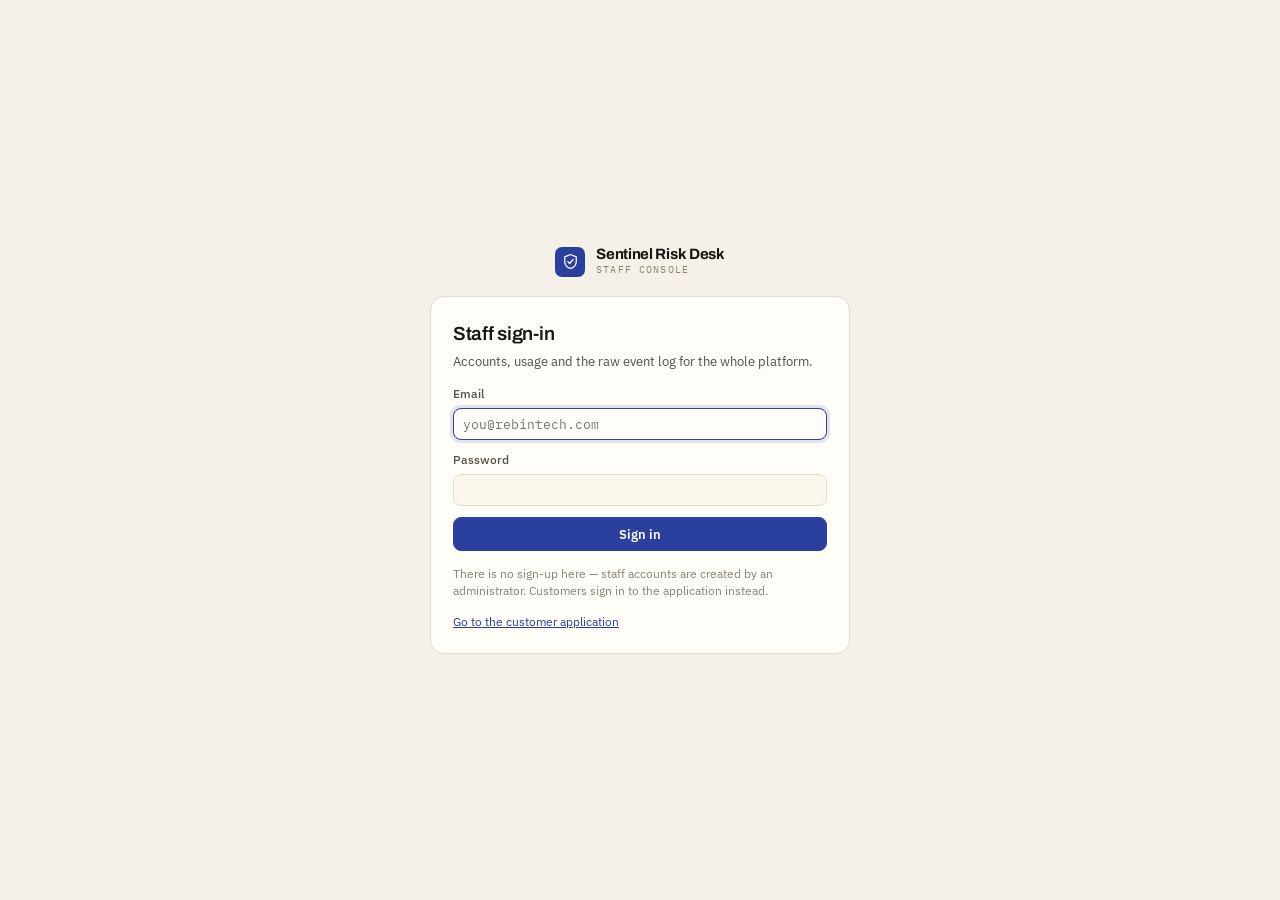
==== admin.html @ f6170d3e "Split the staff console onto its own page, add a dashboard, harden passwords This is a SaaS product," ====
<!doctype html>
<html lang="en">
<head>
<meta charset="utf-8">
<meta name="viewport" content="width=device-width, initial-scale=1, viewport-fit=cover">
<title>Sentinel Staff Console</title>
<meta name="description" content="Staff console for the Sentinel Risk Desk platform: accounts, usage activity and the raw event log. Not part of the customer application.">
<link rel="preconnect" href="https://fonts.googleapis.com">
<link rel="preconnect" href="https://fonts.gstatic.com" crossorigin>
<link rel="stylesheet" href="https://fonts.googleapis.com/css2?family=Archivo:wght@500;600;700&family=IBM+Plex+Mono:wght@400;500;600&family=IBM+Plex+Sans:wght@400;500;600&display=swap">
<link rel="stylesheet" href="assets/app.css">
</head>
<body>

<!-- Staff sign-in gate. Filled and shown by admin.js when there is no
     session, or when the session belongs to a customer rather than staff. -->
<div class="auth-gate" id="admin-gate" hidden></div>

<div id="admin-shell" hidden>

<!-- The customer app has a full navigation rail; a console with one screen
     does not need one, so the sidebar shell is laid down as a top bar. -->
<header class="sidebar" style="position:sticky;top:0;width:auto;height:auto;flex-direction:row;align-items:center;gap:14px;padding:10px 18px;border-right:0;border-bottom:1px solid var(--line);">
  <div class="brand">
    <div class="brand-mark">
      <svg width="17" height="17" viewBox="0 0 20 20" fill="none" aria-hidden="true">
        <path d="M10 1.8 3.2 4.6v5.1c0 4 2.9 7.4 6.8 8.5 3.9-1.1 6.8-4.5 6.8-8.5V4.6L10 1.8Z" stroke="#fff" stroke-width="1.5" stroke-linejoin="round"/>
        <path d="M6.9 10.1l2.1 2.2 4.1-4.6" stroke="#fff" stroke-width="1.5" stroke-linecap="round" stroke-linejoin="round"/>
      </svg>
    </div>
    <div class="brand-text">
      <div class="brand-name">Sentinel Risk Desk</div>
      <div class="brand-sub">Staff console</div>
    </div>
  </div>

  <div class="sidebar-foot" style="margin-top:0;margin-left:auto;padding:0;border-top:0;flex:none;">
    <a href="index.html" class="btn btn-sm">Customer app</a>
    <span class="hint mono" id="admin-who"></span>
    <button class="btn btn-sm" id="admin-signout" type="button">Sign out</button>
    <button class="icon-btn" data-theme-toggle type="button" aria-label="Switch to dark theme">
      <svg class="theme-icon-dark" width="15" height="15" viewBox="0 0 20 20" fill="none" aria-hidden="true">
        <path d="M16.5 12.3A7 7 0 0 1 7.7 3.5a7 7 0 1 0 8.8 8.8Z" stroke="currentColor" stroke-width="1.5" stroke-linejoin="round"/>
      </svg>
      <svg class="theme-icon-light" width="15" height="15" viewBox="0 0 20 20" fill="none" aria-hidden="true" hidden>
        <circle cx="10" cy="10" r="3.6" stroke="currentColor" stroke-width="1.5"/>
        <path d="M10 1.6v2M10 16.4v2M18.4 10h-2M3.6 10h-2M15.9 4.1l-1.4 1.4M5.5 14.5l-1.4 1.4M15.9 15.9l-1.4-1.4M5.5 5.5 4.1 4.1" stroke="currentColor" stroke-width="1.5" stroke-linecap="round"/>
      </svg>
    </button>
  </div>
</header>

<main class="main"><div class="page">

  <div class="section-head">
    <span class="eyebrow">Staff console</span>
    <h1>Who is using the platform, and for what</h1>
    <p class="lede">
      Every account, every sign-in, every file scanned and every health score run — with the
      rows processed, the exposure flagged and the trend over the last month. This console is
      separate from the customer application at <a href="index.html">index.html</a> and is
      reachable only with a staff account.
    </p>
  </div>

  <div class="stack" id="admin-body"></div>

  <p class="footnote">
    The console reads the same account and usage store the customer application writes to. It runs
    no models of its own — every number here is counted from recorded events, not estimated.
  </p>

</div></main>
</div>

<script src="assets/ui.js"></script>
<!-- data.js reads BRI.ML at load time for its random-number helpers, so ml.js
     has to come first even though the console does no modelling itself. -->
<script src="assets/ml.js"></script>
<script src="assets/data.js"></script>
<script src="assets/auth.js"></script>
<script src="assets/admin.js"></script>

</body>
</html>
---- assets/app.css ----
/* ============================================================================
   app.css - Sentinel Risk Desk design system

   A cream paper ground with a deep blue accent - the palette of a printed
   credit file. The dark variant is restepped from the same family rather than
   inverted: a warm near-black, not a blue-black, so the two themes read as one
   identity seen under different light.

   Cream is the default in every case. The page deliberately does NOT follow
   prefers-color-scheme: the client asked for this palette to be the product's
   face, so a viewer whose operating system is dark still opens on cream and
   reaches the dark variant only by choosing it. That choice stamps
   data-theme="dark" on the root element, which is the single block below that
   redefines the tokens.

   (To follow the operating system instead, duplicate that block inside
   @media (prefers-color-scheme: dark) with a :root:not([data-theme="light"])
   guard, and restore the matchMedia branch in initTheme.)
   ========================================================================== */

:root {
  color-scheme: light;

  --paper:        #f5f1e8;
  --surface:      #fffdf8;
  --surface-2:    #faf6ec;
  --surface-3:    #efe9db;

  --ink:          #1a1713;
  --ink-2:        #554f45;
  --muted:        #8a8376;

  --line:         #e4ddcc;
  --line-strong:  #cdc4ae;

  --accent:       #2b3f9e;
  --accent-hover: #22327e;
  --accent-soft:  #e8e9f5;
  --accent-ink:   #1d2b6e;

  /* Severity is reserved: never used for a chart series or as decoration. */
  --good:         #0ca30c;
  --warning:      #fab219;
  --serious:      #ec835a;
  --critical:     #d03b3b;
  --good-soft:    #e6f3e2;
  --warning-soft: #fcf1d6;
  --serious-soft: #fae9e0;
  --critical-soft:#f8e3e0;

  --s1:           #2a78d6;
  --s2:           #eb6834;
  --s3:           #1baf7a;

  --grid:         #eae3d4;
  --axis:         #cdc4ae;

  --shadow-sm:    0 1px 2px rgba(40, 32, 20, .06);
  --shadow-md:    0 4px 16px -4px rgba(40, 32, 20, .13);

  --r-sm: 4px;
  --r-md: 8px;
  --r-lg: 14px;

  --font-display: "Archivo", "Segoe UI", system-ui, sans-serif;
  --font-body:    "IBM Plex Sans", "Segoe UI", system-ui, sans-serif;
  --font-mono:    "IBM Plex Mono", ui-monospace, "Cascadia Mono", Consolas, monospace;
}

:root[data-theme="dark"] {
  color-scheme: dark;
  --paper:        #14110c;
  --surface:      #1e1a14;
  --surface-2:    #26211a;
  --surface-3:    #332c22;
  --ink:          #f5f1e8;
  --ink-2:        #b5ad9c;
  --muted:        #8a8376;
  --line:         #322c22;
  --line-strong:  #4a4234;
  --accent:       #93a4f0;
  --accent-hover: #aab8f5;
  --accent-soft:  #232742;
  --accent-ink:   #c4cdfa;
  --good-soft:    #13260f;
  --warning-soft: #2e2510;
  --serious-soft: #2e1d14;
  --critical-soft:#2d1614;
  --s1:           #3987e5;
  --s2:           #d95926;
  --s3:           #199e70;
  --grid:         #2a2419;
  --axis:         #4a4234;
  --shadow-sm:    0 1px 2px rgba(0, 0, 0, .45);
  --shadow-md:    0 6px 22px -6px rgba(0, 0, 0, .65);
}

/* ------------------------------------------------------------------ base */

* { box-sizing: border-box; }

body {
  margin: 0;
  background: var(--paper);
  color: var(--ink);
  font-family: var(--font-body);
  font-size: 14px;
  line-height: 1.55;
  -webkit-font-smoothing: antialiased;
}

h1, h2, h3, h4 {
  font-family: var(--font-display);
  font-weight: 600;
  letter-spacing: -.015em;
  text-wrap: balance;
  margin: 0;
}

p { margin: 0; }

a { color: var(--accent); }

:focus-visible {
  outline: 2px solid var(--accent);
  outline-offset: 2px;
  border-radius: 3px;
}

.mono { font-family: var(--font-mono); font-variant-numeric: tabular-nums; }
.num  { font-family: var(--font-mono); font-variant-numeric: tabular-nums; }

.eyebrow {
  font-family: var(--font-mono);
  font-size: 10.5px;
  letter-spacing: .13em;
  text-transform: uppercase;
  color: var(--muted);
  font-weight: 500;
}

.sr-only {
  position: absolute; width: 1px; height: 1px; padding: 0; margin: -1px;
  overflow: hidden; clip: rect(0 0 0 0); white-space: nowrap; border: 0;
}

/* The publish skeleton supplies this, a plain file does not - and without it
   an SVG carrying the hidden attribute still paints, because the UA rule for
   [hidden] does not reach the SVG namespace in every engine. */
[hidden] { display: none !important; }

/* --------------------------------------------------------------- sidebar */

.layout { display: flex; align-items: flex-start; min-height: 100%; }

.sidebar {
  position: sticky;
  top: env(safe-area-inset-top, 0px);
  z-index: 40;
  width: 236px;
  flex: none;
  height: 100vh;
  height: 100dvh;
  overflow-y: auto;
  display: flex;
  flex-direction: column;
  gap: 18px;
  padding: 16px 0;
  background: var(--surface);
  border-right: 1px solid var(--line);
}

.brand { display: flex; align-items: center; gap: 10px; padding: 0 16px; }

.brand-mark {
  width: 30px; height: 30px; flex: none;
  border-radius: 7px;
  background: var(--accent);
  display: grid; place-items: center;
}
.brand-mark svg { display: block; }

.brand-name {
  font-family: var(--font-display);
  font-weight: 700;
  font-size: 15px;
  letter-spacing: -.02em;
  line-height: 1.1;
}
.brand-sub {
  font-family: var(--font-mono);
  font-size: 9.5px;
  letter-spacing: .12em;
  text-transform: uppercase;
  color: var(--muted);
}

.nav { display: flex; flex-direction: column; gap: 1px; padding: 0 10px; }

.nav-item {
  position: relative;
  appearance: none;
  border: 0;
  background: transparent;
  color: var(--ink-2);
  font-family: var(--font-body);
  font-size: 13px;
  font-weight: 500;
  text-align: left;
  padding: 9px 12px;
  border-radius: var(--r-md);
  cursor: pointer;
  display: flex;
  align-items: center;
  gap: 11px;
  white-space: nowrap;
  transition: background .14s, color .14s;
}
.nav-item:hover { background: var(--surface-2); color: var(--ink); }
.nav-item[aria-selected="true"] {
  background: var(--accent-soft);
  color: var(--accent-ink);
  font-weight: 600;
}
/* The rail marks the active section without spending another colour on it. */
.nav-item[aria-selected="true"]::before {
  content: "";
  position: absolute;
  left: -10px;
  top: 7px;
  bottom: 7px;
  width: 3px;
  border-radius: 0 2px 2px 0;
  background: var(--accent);
}
.nav-num {
  font-family: var(--font-mono);
  font-size: 10px;
  color: var(--muted);
  letter-spacing: .06em;
  flex: none;
}
.nav-item[aria-selected="true"] .nav-num { color: var(--accent); }

/* Sits below the section list, separated, because it leaves the product. */
.staff-link {
  margin: 6px 10px 0;
  text-decoration: none;
  border-top: 1px solid var(--line);
  border-radius: 0;
  padding-top: 13px;
  color: var(--muted);
}
.staff-link:hover { background: transparent; color: var(--accent); }
.staff-link .nav-num { font-size: 12px; }
@media (max-width: 900px) {
  .staff-link { margin: 0; border-top: 0; padding-top: 7px; }
}

.sidebar-foot {
  margin-top: auto;
  padding: 14px 16px 0;
  border-top: 1px solid var(--line);
  display: flex;
  align-items: center;
  gap: 10px;
  flex-wrap: wrap;
}
#boot-status {
  display: flex;
  align-items: center;
  gap: 7px;
  flex: 1 1 auto;
  min-width: 0;
  line-height: 1.35;
}

.icon-btn {
  appearance: none;
  width: 32px; height: 32px;
  flex: none;
  display: grid; place-items: center;
  border: 1px solid var(--line);
  background: var(--surface);
  color: var(--ink-2);
  border-radius: var(--r-md);
  cursor: pointer;
  transition: border-color .14s, color .14s;
}
.icon-btn:hover { border-color: var(--line-strong); color: var(--ink); }

/* Below this width the rail would eat the working area, so it lies down into
   a scrollable strip across the top and the labels drop away first. */
@media (max-width: 900px) {
  .layout { flex-direction: column; align-items: stretch; }
  .sidebar {
    width: auto;
    height: auto;
    flex-direction: row;
    align-items: center;
    gap: 12px;
    padding: 8px 16px;
    border-right: 0;
    border-bottom: 1px solid var(--line);
    overflow-x: auto;
    overflow-y: visible;
  }
  .brand { padding: 0; flex: none; }
  .brand-text { display: none; }
  .nav { flex-direction: row; padding: 0; gap: 2px; }
  .nav-item { padding: 7px 11px; }
  .nav-item[aria-selected="true"]::before { display: none; }
  .sidebar-foot {
    margin-top: 0;
    margin-left: auto;
    padding: 0;
    border-top: 0;
    flex: none;
  }
  #boot-status { display: none; }
}
@media (max-width: 560px) {
  .nav-label { display: none; }
  .nav-item { gap: 0; }
  .nav-num { font-size: 11px; }
}

/* ------------------------------------------------------------------ shell */

.main { flex: 1 1 auto; min-width: 0; }

.page { max-width: 1240px; margin: 0 auto; padding: 24px 22px 72px; }

.section-head { margin-bottom: 18px; }
.section-head h1 { font-size: clamp(21px, 3.2vw, 27px); margin-top: 4px; }
.section-head .lede {
  color: var(--ink-2);
  max-width: 68ch;
  margin-top: 7px;
  font-size: 13.5px;
}

.workbench {
  display: grid;
  grid-template-columns: 330px minmax(0, 1fr);
  gap: 18px;
  align-items: start;
}
/* The rail already takes 236px, so the two-column workbench has to give up
   earlier than the viewport width alone would suggest. */
@media (max-width: 1160px) { .workbench { grid-template-columns: 1fr; } }

.stack { display: flex; flex-direction: column; gap: 14px; }

/* ------------------------------------------------------------------ cards */

.card {
  background: var(--surface);
  border: 1px solid var(--line);
  border-radius: var(--r-lg);
  padding: 16px;
}
.card.flush { padding: 0; overflow: hidden; }

.card-head {
  display: flex;
  align-items: baseline;
  justify-content: space-between;
  gap: 10px;
  margin-bottom: 12px;
  flex-wrap: wrap;
}
.card-head h3 { font-size: 14px; letter-spacing: -.01em; }
.card-note { font-size: 11.5px; color: var(--muted); }

.hint { font-size: 11.5px; color: var(--muted); line-height: 1.5; }

/* ------------------------------------------------------------ stat tiles */

.stat-row {
  display: grid;
  grid-template-columns: repeat(auto-fit, minmax(150px, 1fr));
  gap: 1px;
  background: var(--line);
  border: 1px solid var(--line);
  border-radius: var(--r-lg);
  overflow: hidden;
}

.stat {
  background: var(--surface);
  padding: 13px 15px;
  display: flex;
  flex-direction: column;
  gap: 3px;
}
.stat-label {
  font-family: var(--font-mono);
  font-size: 9.5px;
  letter-spacing: .1em;
  text-transform: uppercase;
  color: var(--muted);
}
.stat-value {
  font-family: var(--font-mono);
  font-size: 22px;
  font-weight: 600;
  letter-spacing: -.02em;
  line-height: 1.15;
  color: var(--ink);
}
.stat-value.sm { font-size: 18px; }
.stat-meta { font-size: 11px; color: var(--ink-2); }

/* --------------------------------------------------------------- severity */

.chip {
  display: inline-flex;
  align-items: center;
  gap: 5px;
  font-family: var(--font-mono);
  font-size: 10px;
  font-weight: 600;
  letter-spacing: .07em;
  text-transform: uppercase;
  padding: 3px 7px;
  border-radius: var(--r-sm);
  border: 1px solid transparent;
  white-space: nowrap;
}
.chip::before {
  content: "";
  width: 6px; height: 6px;
  border-radius: 50%;
  background: currentColor;
  flex: none;
}
.chip-critical { color: var(--critical); background: var(--critical-soft); border-color: color-mix(in srgb, var(--critical) 26%, transparent); }
.chip-serious  { color: var(--serious);  background: var(--serious-soft);  border-color: color-mix(in srgb, var(--serious) 30%, transparent); }
.chip-warning  { color: var(--warning);  background: var(--warning-soft);  border-color: color-mix(in srgb, var(--warning) 34%, transparent); }
.chip-good     { color: var(--good);     background: var(--good-soft);     border-color: color-mix(in srgb, var(--good) 26%, transparent); }
.chip-neutral  { color: var(--ink-2);    background: var(--surface-3);     border-color: var(--line); }

:root[data-theme="dark"] .chip-critical,
:root[data-theme="dark"] .chip-warning,
:root[data-theme="dark"] .chip-serious,
:root[data-theme="dark"] .chip-good { filter: brightness(1.2); }

.stripe { width: 3px; border-radius: 2px; align-self: stretch; flex: none; min-height: 18px; }
.stripe-critical { background: var(--critical); }
.stripe-serious  { background: var(--serious); }
.stripe-warning  { background: var(--warning); }
.stripe-good     { background: var(--good); }
.stripe-neutral  { background: var(--line-strong); }

/* --------------------------------------------------------------- controls */

.field { display: flex; flex-direction: column; gap: 5px; }
.field > label {
  font-size: 11.5px;
  font-weight: 500;
  color: var(--ink-2);
  display: flex;
  justify-content: space-between;
  align-items: baseline;
  gap: 8px;
}
.field-unit { font-family: var(--font-mono); font-size: 10px; color: var(--muted); }

input[type="text"], input[type="number"], input[type="password"], select, textarea {
  width: 100%;
  font-family: var(--font-mono);
  font-size: 12.5px;
  color: var(--ink);
  background: var(--surface-2);
  border: 1px solid var(--line);
  border-radius: var(--r-md);
  padding: 7px 9px;
  transition: border-color .14s, background .14s;
}
textarea { font-family: var(--font-body); line-height: 1.55; resize: vertical; }
input:hover, select:hover, textarea:hover { border-color: var(--line-strong); }
input:focus, select:focus, textarea:focus {
  outline: none;
  border-color: var(--accent);
  background: var(--surface);
  box-shadow: 0 0 0 3px color-mix(in srgb, var(--accent) 14%, transparent);
}
select {
  font-family: var(--font-body);
  appearance: none;
  padding-right: 26px;
  background-image: linear-gradient(45deg, transparent 50%, currentColor 50%), linear-gradient(135deg, currentColor 50%, transparent 50%);
  background-position: calc(100% - 14px) 52%, calc(100% - 9px) 52%;
  background-size: 5px 5px, 5px 5px;
  background-repeat: no-repeat;
}

input[type="range"] {
  width: 100%;
  appearance: none;
  height: 4px;
  border-radius: 2px;
  background: var(--surface-3);
  outline-offset: 6px;
}
input[type="range"]::-webkit-slider-thumb {
  appearance: none;
  width: 15px; height: 15px;
  border-radius: 50%;
  background: var(--accent);
  border: 2px solid var(--surface);
  box-shadow: var(--shadow-sm);
  cursor: pointer;
}
input[type="range"]::-moz-range-thumb {
  width: 15px; height: 15px;
  border-radius: 50%;
  background: var(--accent);
  border: 2px solid var(--surface);
  cursor: pointer;
}

.btn {
  appearance: none;
  font-family: var(--font-body);
  font-size: 12.5px;
  font-weight: 500;
  padding: 8px 14px;
  border-radius: var(--r-md);
  border: 1px solid var(--line);
  background: var(--surface);
  color: var(--ink);
  cursor: pointer;
  display: inline-flex;
  align-items: center;
  justify-content: center;
  gap: 7px;
  transition: background .14s, border-color .14s, opacity .14s;
  white-space: nowrap;
}
.btn:hover { border-color: var(--line-strong); background: var(--surface-2); }
.btn:disabled { opacity: .45; cursor: not-allowed; }
.btn-primary {
  background: var(--accent);
  border-color: var(--accent);
  color: #fff;
  font-weight: 600;
}
.btn-primary:hover { background: var(--accent-hover); border-color: var(--accent-hover); }
:root[data-theme="dark"] .btn-primary { color: #14110c; }
.btn-sm { padding: 5px 10px; font-size: 11.5px; }
.btn-block { width: 100%; }

.btn-row { display: flex; gap: 8px; flex-wrap: wrap; }

.seg {
  display: inline-flex;
  background: var(--surface-3);
  border-radius: var(--r-md);
  padding: 3px;
  gap: 2px;
}
.seg button {
  appearance: none;
  border: 0;
  background: transparent;
  color: var(--ink-2);
  font-family: var(--font-body);
  font-size: 12px;
  font-weight: 500;
  padding: 5px 11px;
  border-radius: 6px;
  cursor: pointer;
  white-space: nowrap;
}
.seg button[aria-selected="true"] {
  background: var(--surface);
  color: var(--ink);
  box-shadow: var(--shadow-sm);
}

/* -------------------------------------------------------------- dropzone */

.dropzone {
  border: 1.5px dashed var(--line-strong);
  border-radius: var(--r-lg);
  background: var(--surface-2);
  padding: 20px 16px;
  text-align: center;
  cursor: pointer;
  transition: border-color .14s, background .14s;
}
.dropzone:hover, .dropzone.drag {
  border-color: var(--accent);
  background: var(--accent-soft);
}
.dropzone-title { font-weight: 600; font-size: 13px; }
.dropzone-sub { font-size: 11.5px; color: var(--muted); margin-top: 3px; }

/* -------------------------------------------------------- column mapping */

.map-list { display: flex; flex-direction: column; gap: 7px; max-height: 340px; overflow-y: auto; padding-right: 3px; }

.map-row {
  display: grid;
  grid-template-columns: 1fr 1fr;
  gap: 8px;
  align-items: center;
}
.map-label { font-size: 11.5px; color: var(--ink-2); display: flex; align-items: center; gap: 5px; }
.map-req {
  font-family: var(--font-mono);
  font-size: 8.5px;
  color: var(--critical);
  border: 1px solid color-mix(in srgb, var(--critical) 30%, transparent);
  border-radius: 3px;
  padding: 0 3px;
  letter-spacing: .06em;
}
.map-row select { font-size: 11.5px; padding: 5px 24px 5px 7px; }
.map-row select.unmapped { color: var(--muted); }

/* ----------------------------------------------------------------- table */

.table-wrap { overflow-x: auto; }

table.data {
  width: 100%;
  border-collapse: collapse;
  font-size: 12px;
}
table.data th {
  text-align: left;
  font-family: var(--font-mono);
  font-size: 9.5px;
  letter-spacing: .09em;
  text-transform: uppercase;
  color: var(--muted);
  font-weight: 500;
  padding: 9px 11px;
  border-bottom: 1px solid var(--line);
  background: var(--surface-2);
  position: sticky;
  top: 0;
  z-index: 1;
  white-space: nowrap;
}
table.data td {
  padding: 8px 11px;
  border-bottom: 1px solid var(--line);
  vertical-align: middle;
  white-space: nowrap;
}
table.data tbody tr:hover td { background: var(--surface-2); }
table.data td.n { font-family: var(--font-mono); font-variant-numeric: tabular-nums; text-align: right; }
table.data td.wrap { white-space: normal; min-width: 180px; }
table.data .dim { color: var(--muted); }

.scroll-y { max-height: 460px; overflow-y: auto; }

/* ------------------------------------------------------------------ bars */

.barline { display: flex; flex-direction: column; gap: 5px; }
.barline-head {
  display: flex;
  justify-content: space-between;
  align-items: baseline;
  gap: 8px;
  font-size: 12px;
}
.barline-head .v { font-family: var(--font-mono); font-variant-numeric: tabular-nums; font-weight: 600; }
.bartrack { height: 6px; border-radius: 3px; background: var(--surface-3); overflow: hidden; }
.barfill { height: 100%; border-radius: 3px; transition: width .5s cubic-bezier(.22,.8,.3,1); }

@media (prefers-reduced-motion: reduce) {
  * { animation-duration: .01ms !important; transition-duration: .01ms !important; }
}

/* ----------------------------------------------------------- attributions */

.attr { display: flex; flex-direction: column; gap: 7px; }
.attr-row {
  display: grid;
  grid-template-columns: 132px 1fr 62px;
  align-items: center;
  gap: 9px;
  font-size: 11.5px;
}
.attr-name { color: var(--ink-2); overflow: hidden; text-overflow: ellipsis; white-space: nowrap; }
.attr-track { position: relative; height: 15px; background: var(--surface-2); border-radius: 3px; }
.attr-zero { position: absolute; top: 0; bottom: 0; width: 1px; background: var(--axis); }
.attr-bar { position: absolute; top: 3px; bottom: 3px; border-radius: 2px; }
.attr-bar.up { background: var(--critical); }
.attr-bar.down { background: var(--s1); }
.attr-val { font-family: var(--font-mono); font-variant-numeric: tabular-nums; text-align: right; color: var(--ink-2); font-size: 11px; }

/* ----------------------------------------------------------------- gauge */

.gauge-wrap { display: flex; align-items: center; gap: 20px; flex-wrap: wrap; }
.gauge { position: relative; width: 158px; height: 158px; flex: none; }
.gauge svg { display: block; transform: rotate(-90deg); }
.gauge-centre {
  position: absolute; inset: 0;
  display: grid; place-content: center; text-align: center;
}
.gauge-score {
  font-family: var(--font-mono);
  font-size: 40px;
  font-weight: 600;
  line-height: 1;
  letter-spacing: -.03em;
}
.gauge-outof { font-family: var(--font-mono); font-size: 10.5px; color: var(--muted); margin-top: 3px; }

.grade-scale { display: flex; flex-direction: column; gap: 3px; font-size: 11px; }
.grade-scale div { display: flex; align-items: center; gap: 7px; color: var(--muted); }
.grade-scale div.on { color: var(--ink); font-weight: 600; }
.grade-dot { width: 7px; height: 7px; border-radius: 50%; flex: none; }

/* ---------------------------------------------------------------- charts */

.chart { width: 100%; }
.chart svg { display: block; width: 100%; height: auto; overflow: visible; }
.chart text { font-family: var(--font-mono); font-size: 9.5px; fill: var(--muted); }
.chart .axis-line { stroke: var(--axis); stroke-width: 1; }
.chart .grid-line { stroke: var(--grid); stroke-width: 1; }

.legend { display: flex; gap: 14px; flex-wrap: wrap; font-size: 11.5px; color: var(--ink-2); margin-top: 8px; }
.legend span { display: inline-flex; align-items: center; gap: 6px; }
.legend i { width: 11px; height: 3px; border-radius: 2px; flex: none; }

.tooltip {
  position: fixed;
  z-index: 90;
  pointer-events: none;
  background: var(--surface);
  border: 1px solid var(--line-strong);
  border-radius: var(--r-md);
  box-shadow: var(--shadow-md);
  padding: 7px 10px;
  font-size: 11.5px;
  max-width: 240px;
  line-height: 1.45;
}
.tooltip .t-title { font-weight: 600; margin-bottom: 2px; }
.tooltip .t-row { display: flex; justify-content: space-between; gap: 14px; color: var(--ink-2); }
.tooltip .t-row b { font-family: var(--font-mono); font-weight: 600; color: var(--ink); }

/* -------------------------------------------------------- confusion grid */

.cm { display: grid; grid-template-columns: auto 1fr 1fr; gap: 4px; align-items: stretch; }
.cm-cell {
  border-radius: var(--r-md);
  padding: 11px 12px;
  display: flex;
  flex-direction: column;
  gap: 2px;
  border: 1px solid var(--line);
}
.cm-cell .k { font-family: var(--font-mono); font-size: 9px; letter-spacing: .08em; text-transform: uppercase; color: var(--muted); }
.cm-cell .v { font-family: var(--font-mono); font-size: 19px; font-weight: 600; line-height: 1.1; }
.cm-hit  { background: var(--good-soft); border-color: color-mix(in srgb, var(--good) 22%, transparent); }
.cm-miss { background: var(--critical-soft); border-color: color-mix(in srgb, var(--critical) 22%, transparent); }
.cm-axis { display: grid; place-items: center; font-family: var(--font-mono); font-size: 9px; letter-spacing: .08em; text-transform: uppercase; color: var(--muted); padding: 0 6px; }

/* ------------------------------------------------------------ methodology */

.method-list { display: flex; flex-direction: column; gap: 0; }

.method {
  display: grid;
  grid-template-columns: 58px minmax(0, 1fr) 260px;
  gap: 20px;
  padding: 22px 0;
  border-top: 1px solid var(--line);
  align-items: start;
}
.method:first-child { border-top: 0; }
@media (max-width: 860px) {
  .method { grid-template-columns: 42px minmax(0, 1fr); gap: 14px; }
  .method-evidence { grid-column: 2; }
}

.method-num {
  font-family: var(--font-mono);
  font-size: 22px;
  font-weight: 600;
  color: var(--accent);
  letter-spacing: -.03em;
  line-height: 1;
  padding-top: 2px;
}
.method h3 { font-size: 16px; margin-bottom: 3px; }
.method-kind {
  font-family: var(--font-mono);
  font-size: 9.5px;
  letter-spacing: .1em;
  text-transform: uppercase;
  color: var(--muted);
  margin-bottom: 8px;
}
.method-body { color: var(--ink-2); font-size: 13px; max-width: 62ch; }
.method-body p + p { margin-top: 9px; }
.method-body code {
  font-family: var(--font-mono);
  font-size: 11.5px;
  background: var(--surface-3);
  padding: 1px 4px;
  border-radius: 3px;
  color: var(--ink);
}

.method-evidence {
  background: var(--surface-2);
  border: 1px solid var(--line);
  border-radius: var(--r-md);
  padding: 11px 13px;
}
.method-evidence .eyebrow { margin-bottom: 7px; display: block; }
.kv { display: flex; justify-content: space-between; gap: 12px; font-size: 11.5px; padding: 3px 0; }
.kv + .kv { border-top: 1px dashed var(--line); }
.kv dt { color: var(--muted); }
.kv dd { margin: 0; font-family: var(--font-mono); font-variant-numeric: tabular-nums; color: var(--ink); font-weight: 500; }

/* ------------------------------------------------------------------ misc */

.token {
  display: inline-block;
  padding: 1px 4px;
  margin: 1px 1px;
  border-radius: 3px;
  font-size: 12.5px;
  line-height: 1.7;
}
.token-unk { color: var(--muted); text-decoration: underline dotted; }

.banner {
  display: flex;
  gap: 10px;
  align-items: flex-start;
  padding: 10px 13px;
  border-radius: var(--r-md);
  font-size: 12px;
  border: 1px solid var(--line);
  background: var(--surface-2);
  color: var(--ink-2);
}
.banner-warn { background: var(--warning-soft); border-color: color-mix(in srgb, var(--warning) 34%, transparent); }
.banner-bad  { background: var(--critical-soft); border-color: color-mix(in srgb, var(--critical) 26%, transparent); }
.banner b { color: var(--ink); }

.rec-list { display: flex; flex-direction: column; gap: 9px; }
.rec {
  display: flex;
  gap: 10px;
  align-items: flex-start;
  padding: 10px 12px;
  border: 1px solid var(--line);
  border-radius: var(--r-md);
  background: var(--surface-2);
}
.rec-title { font-weight: 600; font-size: 12.5px; }
.rec-body { font-size: 12px; color: var(--ink-2); margin-top: 2px; }

.modal-back {
  position: fixed;
  inset: 0;
  background: rgba(20, 15, 8, .58);
  backdrop-filter: blur(3px);
  z-index: 100;
  display: grid;
  place-items: center;
  padding: 20px;
}
.modal {
  background: var(--surface);
  border: 1px solid var(--line-strong);
  border-radius: var(--r-lg);
  box-shadow: var(--shadow-md);
  width: min(720px, 100%);
  max-height: 84vh;
  display: flex;
  flex-direction: column;
  overflow: hidden;
}
.modal-head {
  padding: 14px 16px;
  border-bottom: 1px solid var(--line);
  display: flex;
  align-items: center;
  justify-content: space-between;
  gap: 12px;
}
.modal-body { padding: 14px 16px; overflow: auto; display: flex; flex-direction: column; gap: 10px; }
.modal-body textarea {
  font-family: var(--font-mono);
  font-size: 11px;
  min-height: 240px;
  white-space: pre;
  overflow-wrap: normal;
  overflow-x: auto;
}

.spinner {
  width: 13px; height: 13px;
  border: 2px solid color-mix(in srgb, currentColor 25%, transparent);
  border-top-color: currentColor;
  border-radius: 50%;
  animation: spin .7s linear infinite;
  flex: none;
}
@keyframes spin { to { transform: rotate(360deg); } }

.empty {
  padding: 34px 16px;
  text-align: center;
  color: var(--muted);
  font-size: 12.5px;
}

.footnote {
  margin-top: 26px;
  padding-top: 16px;
  border-top: 1px solid var(--line);
  font-size: 11.5px;
  color: var(--muted);
  max-width: 78ch;
}

/* ------------------------------------------------------------ sign-in */

.auth-gate {
  position: fixed;
  inset: 0;
  z-index: 60;
  background: var(--paper);
  overflow-y: auto;
  display: flex;
  align-items: center;
  justify-content: center;
  padding: 24px 16px calc(24px + env(safe-area-inset-bottom, 0px));
}

.auth-card {
  width: min(420px, 100%);
  display: flex;
  flex-direction: column;
  gap: 16px;
}

.auth-brand {
  display: flex;
  align-items: center;
  gap: 11px;
  justify-content: center;
  margin-bottom: 2px;
}

.auth-panel {
  background: var(--surface);
  border: 1px solid var(--line);
  border-radius: var(--r-lg);
  padding: 22px;
  display: flex;
  flex-direction: column;
  gap: 14px;
}

.auth-panel h1 { font-size: 19px; }
.auth-panel .lede { font-size: 12.5px; color: var(--ink-2); margin-top: 4px; }

.auth-switch {
  display: flex;
  gap: 2px;
  background: var(--surface-3);
  padding: 3px;
  border-radius: var(--r-md);
}
.auth-switch button {
  appearance: none;
  flex: 1;
  border: 0;
  background: transparent;
  color: var(--ink-2);
  font-family: var(--font-body);
  font-size: 12.5px;
  font-weight: 500;
  padding: 7px 10px;
  border-radius: 6px;
  cursor: pointer;
}
.auth-switch button[aria-selected="true"] {
  background: var(--surface);
  color: var(--ink);
  box-shadow: var(--shadow-sm);
}

.auth-form { display: flex; flex-direction: column; gap: 11px; }
.auth-error {
  font-size: 12px;
  color: var(--critical);
  background: var(--critical-soft);
  border: 1px solid color-mix(in srgb, var(--critical) 26%, transparent);
  border-radius: var(--r-md);
  padding: 8px 11px;
}

/* The reveal button overlaps the input's right edge, so the input carries
   enough right padding that a long password never runs under it. */
.pw-wrap { position: relative; display: block; }
.pw-input { padding-right: 38px; }
.pw-toggle {
  position: absolute;
  top: 50%;
  right: 4px;
  transform: translateY(-50%);
  width: 26px;
  height: 26px;
  border: 0;
  background: transparent;
  color: var(--muted);
  border-radius: 6px;
}
.pw-toggle:hover { color: var(--ink); background: var(--surface-3); border-color: transparent; }
.pw-toggle:focus-visible {
  outline: 2px solid var(--accent);
  outline-offset: 1px;
}

.pw-strength {
  display: flex;
  align-items: center;
  gap: 8px;
  margin-top: 2px;
}
.pw-strength .bartrack { flex: 1 1 auto; height: 4px; }
.pw-strength-label {
  flex: none;
  font-family: var(--font-mono);
  font-size: 10.5px;
  letter-spacing: .04em;
  color: var(--muted);
  min-width: 62px;
  text-align: right;
}

.auth-demo {
  border: 1px dashed var(--line-strong);
  border-radius: var(--r-md);
  padding: 11px 13px;
  background: var(--surface-2);
  display: flex;
  flex-direction: column;
  gap: 7px;
}
.auth-demo .eyebrow { color: var(--warning); }
.demo-cred {
  display: flex;
  align-items: center;
  justify-content: space-between;
  gap: 10px;
  font-family: var(--font-mono);
  font-size: 11.5px;
}
.demo-cred span { color: var(--ink-2); overflow: hidden; text-overflow: ellipsis; }

/* --------------------------------------------------------- user block */

.user-block {
  margin: 0 10px;
  padding: 10px 11px;
  border: 1px solid var(--line);
  border-radius: var(--r-md);
  background: var(--surface-2);
  display: flex;
  align-items: center;
  gap: 9px;
}

.avatar {
  width: 28px; height: 28px;
  flex: none;
  border-radius: 7px;
  background: var(--accent);
  color: #fff;
  display: grid;
  place-items: center;
  font-family: var(--font-display);
  font-weight: 700;
  font-size: 12px;
}
:root[data-theme="dark"] .avatar { color: #14110c; }

.user-meta { min-width: 0; flex: 1 1 auto; }
.user-name {
  font-size: 12.5px;
  font-weight: 600;
  white-space: nowrap;
  overflow: hidden;
  text-overflow: ellipsis;
}
.user-role {
  font-family: var(--font-mono);
  font-size: 9px;
  letter-spacing: .09em;
  text-transform: uppercase;
  color: var(--muted);
  white-space: nowrap;
  overflow: hidden;
  text-overflow: ellipsis;
}

@media (max-width: 900px) {
  .user-block { margin: 0; padding: 5px 8px; }
  .user-meta { display: none; }
}

/* ------------------------------------------------------ admin console */

.console-grid {
  display: grid;
  gap: 14px;
  grid-template-columns: repeat(auto-fit, minmax(300px, 1fr));
}

.spark-legend {
  display: flex;
  gap: 14px;
  flex-wrap: wrap;
  font-size: 11.5px;
  color: var(--ink-2);
  margin-top: 8px;
}
.spark-legend span { display: inline-flex; align-items: center; gap: 6px; }
.spark-legend i { width: 9px; height: 9px; border-radius: 2px; flex: none; }
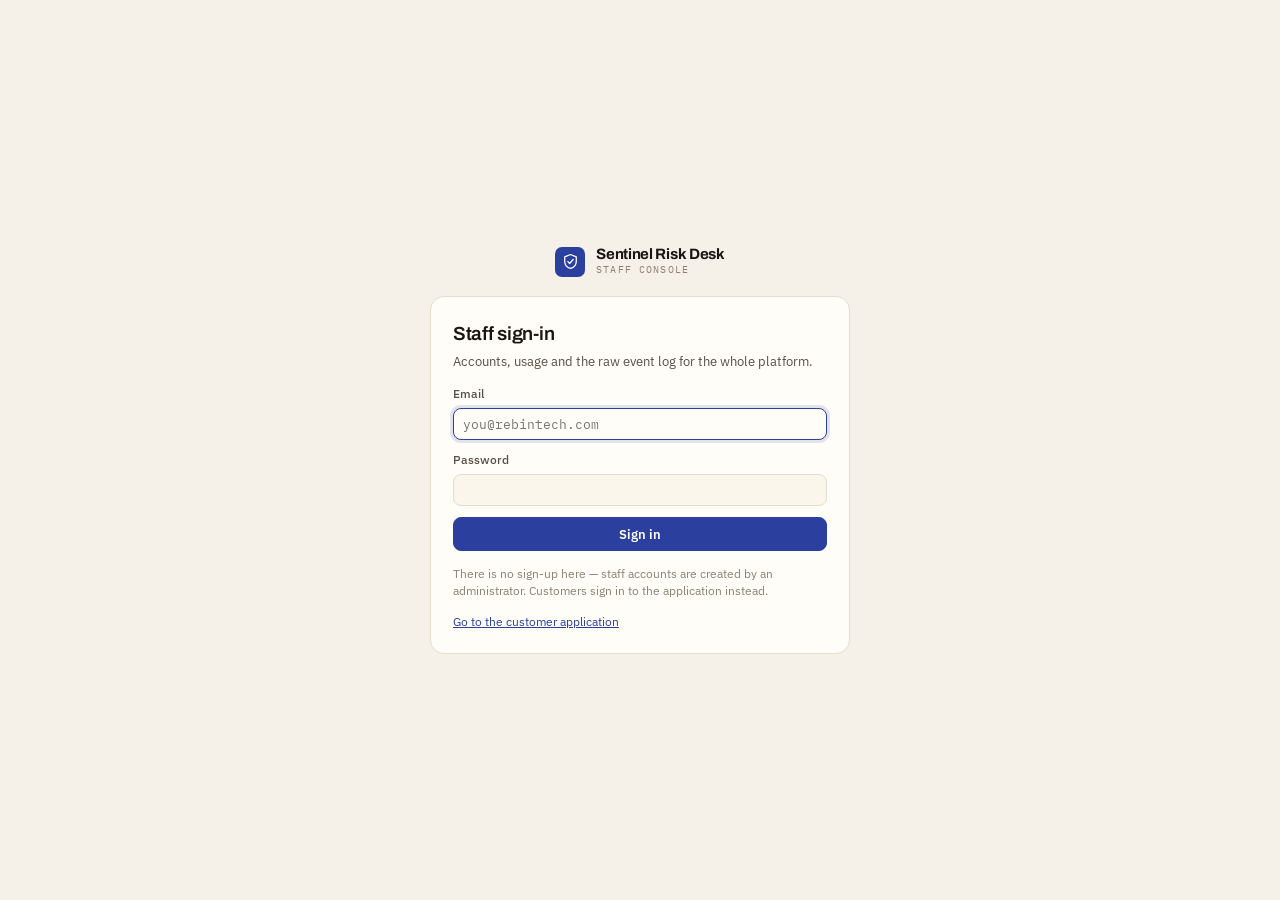
==== commit 495d174a: "Prepare for a real backend, and put naming in one place The auth layer now has a working API provide" ====
--- a/admin.html
+++ b/admin.html
@@ -10,7 +10,7 @@
 <link rel="stylesheet" href="https://fonts.googleapis.com/css2?family=Archivo:wght@500;600;700&family=IBM+Plex+Mono:wght@400;500;600&family=IBM+Plex+Sans:wght@400;500;600&display=swap">
 <link rel="stylesheet" href="assets/app.css">
 </head>
-<body>
+<body data-page="console">
 
 <!-- Staff sign-in gate. Filled and shown by admin.js when there is no
      session, or when the session belongs to a customer rather than staff. -->
@@ -29,7 +29,7 @@
       </svg>
     </div>
     <div class="brand-text">
-      <div class="brand-name">Sentinel Risk Desk</div>
+      <div class="brand-name" data-brand="name">Sentinel Risk Desk</div>
       <div class="brand-sub">Staff console</div>
     </div>
   </div>
@@ -73,6 +73,7 @@
 </div></main>
 </div>
 
+<script src="assets/brand.js"></script>
 <script src="assets/ui.js"></script>
 <!-- data.js reads BRI.ML at load time for its random-number helpers, so ml.js
      has to come first even though the console does no modelling itself. -->
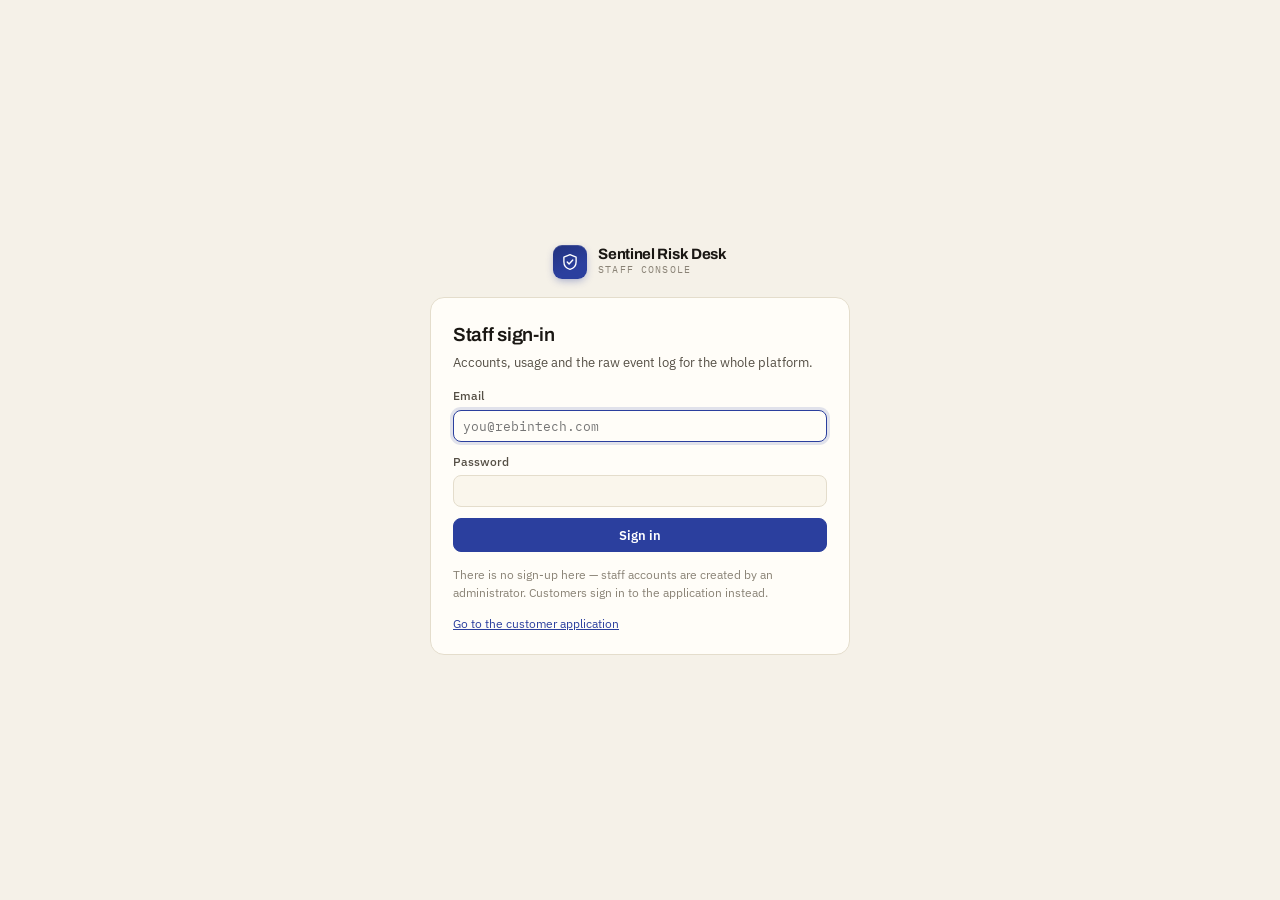
==== commit 4a5e9f5c: "Link to the customer app by path, not filename "index.html" in the address bar and link text looked " ====
--- a/admin.html
+++ b/admin.html
@@ -35,7 +35,7 @@
   </div>
 
   <div class="sidebar-foot" style="margin-top:0;margin-left:auto;padding:0;border-top:0;flex:none;">
-    <a href="index.html" class="btn btn-sm">Customer app</a>
+    <a href="/" class="btn btn-sm">Customer app</a>
     <span class="hint mono" id="admin-who"></span>
     <button class="btn btn-sm" id="admin-signout" type="button">Sign out</button>
     <button class="icon-btn" data-theme-toggle type="button" aria-label="Switch to dark theme">
@@ -58,7 +58,7 @@
     <p class="lede">
       Every account, every sign-in, every file scanned and every health score run — with the
       rows processed, the exposure flagged and the trend over the last month. This console is
-      separate from the customer application at <a href="index.html">index.html</a> and is
+      separate from <a href="/">the customer application</a> and is
       reachable only with a staff account.
     </p>
   </div>
--- a/assets/app.css
+++ b/assets/app.css
@@ -157,28 +157,30 @@
   position: sticky;
   top: env(safe-area-inset-top, 0px);
   z-index: 40;
-  width: 236px;
+  width: 244px;
   flex: none;
   height: 100vh;
   height: 100dvh;
   overflow-y: auto;
   display: flex;
   flex-direction: column;
-  gap: 18px;
-  padding: 16px 0;
+  gap: 22px;
+  padding: 28px 0 18px;
   background: var(--surface);
   border-right: 1px solid var(--line);
 }
 
-.brand { display: flex; align-items: center; gap: 10px; padding: 0 16px; }
+.brand { display: flex; align-items: center; gap: 11px; padding: 0 18px; margin-bottom: 4px; }
 
 .brand-mark {
-  width: 30px; height: 30px; flex: none;
-  border-radius: 7px;
-  background: var(--accent);
+  width: 34px; height: 34px; flex: none;
+  border-radius: 9px;
+  background: linear-gradient(155deg, var(--accent-hover), var(--accent) 65%);
+  box-shadow: 0 3px 8px -2px color-mix(in srgb, var(--accent) 45%, transparent),
+              inset 0 1px 0 rgba(255,255,255,.14);
   display: grid; place-items: center;
 }
-.brand-mark svg { display: block; }
+.brand-mark svg { display: block; width: 18px; height: 18px; }
 
 .brand-name {
   font-family: var(--font-display);
@@ -221,6 +223,7 @@
   background: var(--accent-soft);
   color: var(--accent-ink);
   font-weight: 600;
+  box-shadow: inset 0 1px 0 color-mix(in srgb, var(--accent-soft) 55%, white 45%);
 }
 /* The rail marks the active section without spending another colour on it. */
 .nav-item[aria-selected="true"]::before {
@@ -234,11 +237,12 @@
   background: var(--accent);
 }
 .nav-num {
-  font-family: var(--font-mono);
-  font-size: 10px;
+  display: flex;
+  align-items: center;
+  justify-content: center;
   color: var(--muted);
-  letter-spacing: .06em;
   flex: none;
+  line-height: 0;
 }
 .nav-item[aria-selected="true"] .nav-num { color: var(--accent); }
 
@@ -263,16 +267,9 @@
   border-top: 1px solid var(--line);
   display: flex;
   align-items: center;
+  justify-content: flex-end;
   gap: 10px;
   flex-wrap: wrap;
-}
-#boot-status {
-  display: flex;
-  align-items: center;
-  gap: 7px;
-  flex: 1 1 auto;
-  min-width: 0;
-  line-height: 1.35;
 }
 
 .icon-btn {
@@ -285,9 +282,15 @@
   color: var(--ink-2);
   border-radius: var(--r-md);
   cursor: pointer;
-  transition: border-color .14s, color .14s;
-}
-.icon-btn:hover { border-color: var(--line-strong); color: var(--ink); }
+  transition: border-color .14s, color .14s, box-shadow .14s, transform .14s;
+}
+.icon-btn:hover {
+  border-color: var(--line-strong);
+  color: var(--ink);
+  box-shadow: var(--shadow-sm);
+  transform: translateY(-1px);
+}
+.icon-btn:active { transform: translateY(0); }
 
 /* Below this width the rail would eat the working area, so it lies down into
    a scrollable strip across the top and the labels drop away first. */
@@ -317,7 +320,6 @@
     border-top: 0;
     flex: none;
   }
-  #boot-status { display: none; }
 }
 @media (max-width: 560px) {
   .nav-label { display: none; }
@@ -1045,67 +1047,46 @@
   text-align: right;
 }
 
-.auth-demo {
-  border: 1px dashed var(--line-strong);
-  border-radius: var(--r-md);
-  padding: 11px 13px;
+/* --------------------------------------------------------- user block */
+
+/* Sits below sidebar-foot, at the very bottom of the rail - the last thing a
+   viewer's eye reaches, since it is "who am I" rather than navigation. */
+.user-block {
+  margin: 10px 12px 0;
+  padding: 11px 12px;
+  border: 1px solid var(--line);
+  border-radius: 10px;
   background: var(--surface-2);
-  display: flex;
-  flex-direction: column;
-  gap: 7px;
-}
-.auth-demo .eyebrow { color: var(--warning); }
-.demo-cred {
+  box-shadow: inset 0 1px 0 color-mix(in srgb, var(--surface) 60%, white 40%);
   display: flex;
   align-items: center;
-  justify-content: space-between;
   gap: 10px;
-  font-family: var(--font-mono);
-  font-size: 11.5px;
-}
-.demo-cred span { color: var(--ink-2); overflow: hidden; text-overflow: ellipsis; }
-
-/* --------------------------------------------------------- user block */
-
-.user-block {
-  margin: 0 10px;
-  padding: 10px 11px;
-  border: 1px solid var(--line);
-  border-radius: var(--r-md);
-  background: var(--surface-2);
-  display: flex;
-  align-items: center;
-  gap: 9px;
-}
+  transition: border-color .16s;
+}
+.user-block:hover { border-color: var(--line-strong); }
 
 .avatar {
-  width: 28px; height: 28px;
+  width: 30px; height: 30px;
   flex: none;
-  border-radius: 7px;
-  background: var(--accent);
+  border-radius: 8px;
+  background: linear-gradient(155deg, var(--accent-hover), var(--accent) 65%);
+  box-shadow: 0 2px 6px -2px color-mix(in srgb, var(--accent) 45%, transparent),
+              inset 0 1px 0 rgba(255,255,255,.14);
   color: #fff;
   display: grid;
   place-items: center;
   font-family: var(--font-display);
   font-weight: 700;
   font-size: 12px;
+  letter-spacing: .01em;
 }
 :root[data-theme="dark"] .avatar { color: #14110c; }
 
-.user-meta { min-width: 0; flex: 1 1 auto; }
+/* Single line now - the card shows only the signed-in person's name. */
+.user-meta { min-width: 0; flex: 1 1 auto; display: flex; align-items: center; }
 .user-name {
-  font-size: 12.5px;
+  font-size: 13px;
   font-weight: 600;
-  white-space: nowrap;
-  overflow: hidden;
-  text-overflow: ellipsis;
-}
-.user-role {
-  font-family: var(--font-mono);
-  font-size: 9px;
-  letter-spacing: .09em;
-  text-transform: uppercase;
-  color: var(--muted);
   white-space: nowrap;
   overflow: hidden;
   text-overflow: ellipsis;
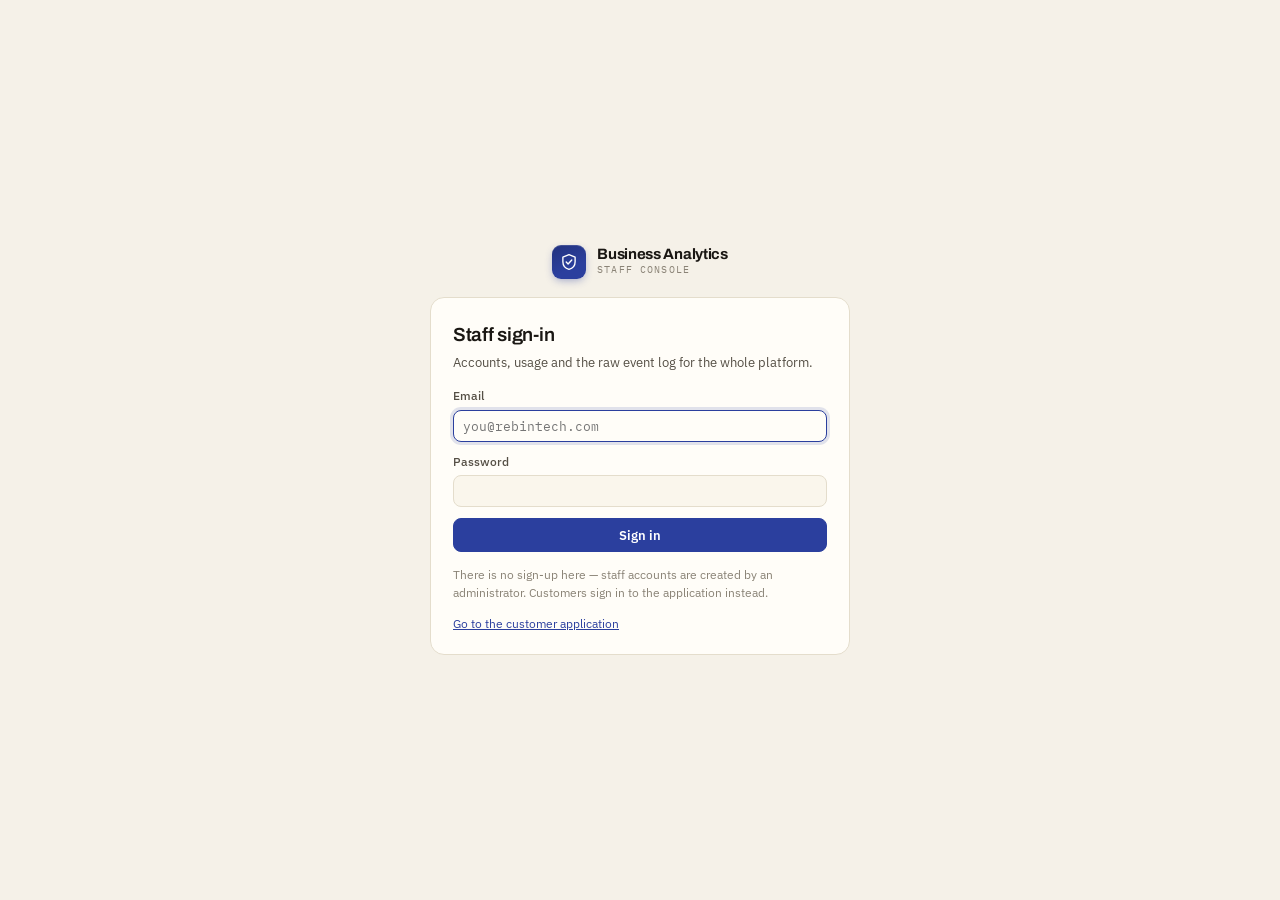
==== commit 672c34bb: "Add public Free Tools landing page and rebrand to Business Analytics Adds landing.html + assets/land" ====
--- a/admin.html
+++ b/admin.html
@@ -3,8 +3,8 @@
 <head>
 <meta charset="utf-8">
 <meta name="viewport" content="width=device-width, initial-scale=1, viewport-fit=cover">
-<title>Sentinel Staff Console</title>
-<meta name="description" content="Staff console for the Sentinel Risk Desk platform: accounts, usage activity and the raw event log. Not part of the customer application.">
+<title>Business Analytics — Staff Console</title>
+<meta name="description" content="Staff console for the Business Analytics platform: accounts, usage activity and the raw event log. Not part of the customer application.">
 <link rel="preconnect" href="https://fonts.googleapis.com">
 <link rel="preconnect" href="https://fonts.gstatic.com" crossorigin>
 <link rel="stylesheet" href="https://fonts.googleapis.com/css2?family=Archivo:wght@500;600;700&family=IBM+Plex+Mono:wght@400;500;600&family=IBM+Plex+Sans:wght@400;500;600&display=swap">
@@ -29,7 +29,7 @@
       </svg>
     </div>
     <div class="brand-text">
-      <div class="brand-name" data-brand="name">Sentinel Risk Desk</div>
+      <div class="brand-name" data-brand="name">Business Analytics</div>
       <div class="brand-sub">Staff console</div>
     </div>
   </div>
--- a/assets/app.css
+++ b/assets/app.css
@@ -1,5 +1,5 @@
 /* ============================================================================
-   app.css - Sentinel Risk Desk design system
+   app.css - Business Analytics design system
 
    A cream paper ground with a deep blue accent - the palette of a printed
    credit file. The dark variant is restepped from the same family rather than
@@ -1009,9 +1009,15 @@
 }
 
 /* The reveal button overlaps the input's right edge, so the input carries
-   enough right padding that a long password never runs under it. */
+   enough right padding that a long password never runs under it. Edge and
+   Chrome both draw their own reveal icon in that same corner on a password
+   field with a value in it, which then sits on top of ours - the three
+   selectors below are each browser's hook for switching it off. */
 .pw-wrap { position: relative; display: block; }
 .pw-input { padding-right: 38px; }
+.pw-input::-ms-reveal, .pw-input::-ms-clear { display: none; }
+.pw-input::-webkit-credentials-auto-fill-button,
+.pw-input::-webkit-textfield-decoration-container { display: none !important; }
 .pw-toggle {
   position: absolute;
   top: 50%;
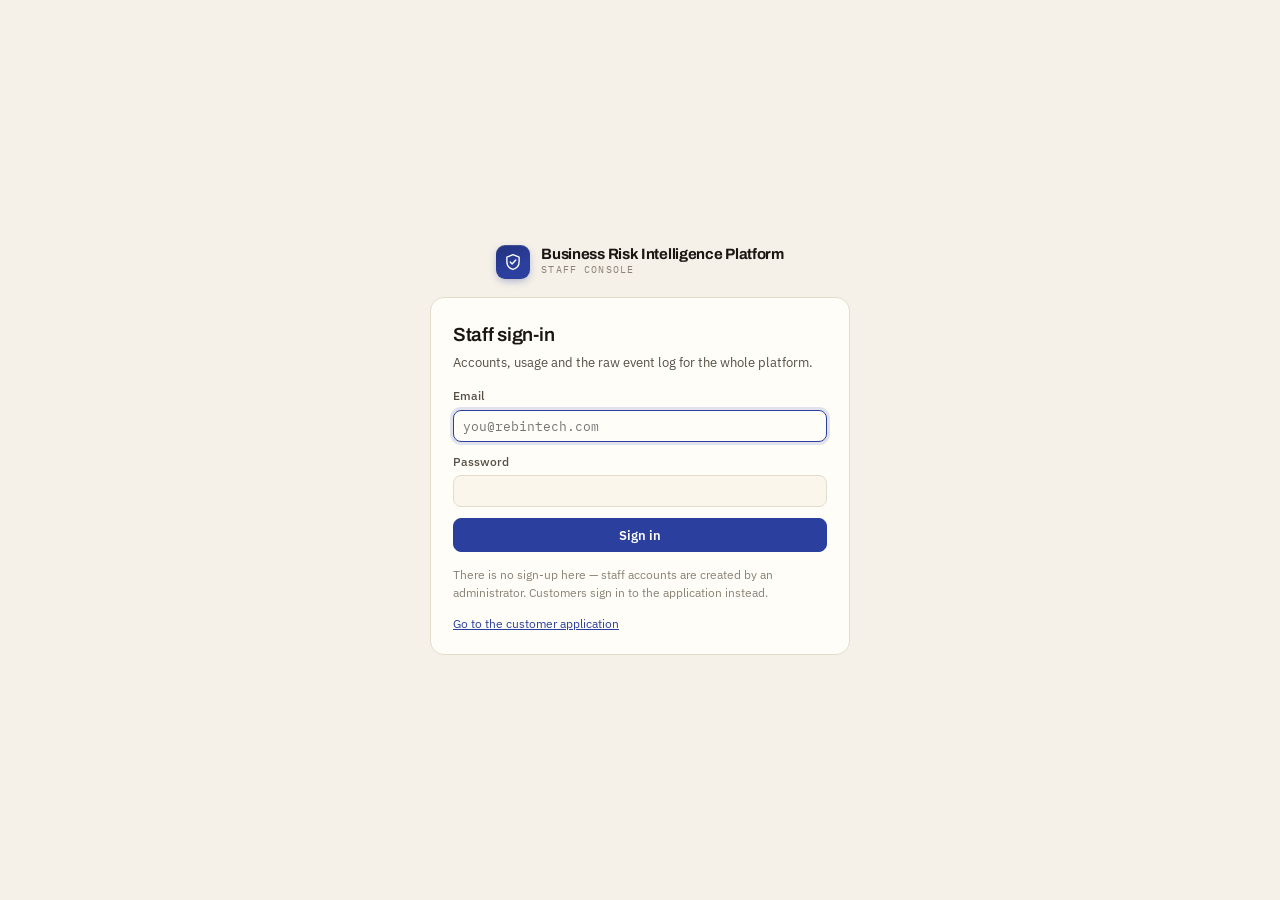
==== commit 34a3bd7d: "Rename to Business Risk Intelligence Platform; darken the brand title BRAND.name/tagline in brand.js" ====
--- a/admin.html
+++ b/admin.html
@@ -3,8 +3,8 @@
 <head>
 <meta charset="utf-8">
 <meta name="viewport" content="width=device-width, initial-scale=1, viewport-fit=cover">
-<title>Business Analytics — Staff Console</title>
-<meta name="description" content="Staff console for the Business Analytics platform: accounts, usage activity and the raw event log. Not part of the customer application.">
+<title>Business Risk Intelligence Platform — Staff Console</title>
+<meta name="description" content="Staff console for the Business Risk Intelligence Platform: accounts, usage activity and the raw event log. Not part of the customer application.">
 <link rel="preconnect" href="https://fonts.googleapis.com">
 <link rel="preconnect" href="https://fonts.gstatic.com" crossorigin>
 <link rel="stylesheet" href="https://fonts.googleapis.com/css2?family=Archivo:wght@500;600;700&family=IBM+Plex+Mono:wght@400;500;600&family=IBM+Plex+Sans:wght@400;500;600&display=swap">
@@ -29,13 +29,13 @@
       </svg>
     </div>
     <div class="brand-text">
-      <div class="brand-name" data-brand="name">Business Analytics</div>
+      <div class="brand-name" data-brand="name">Business Risk Intelligence Platform</div>
       <div class="brand-sub">Staff console</div>
     </div>
   </div>
 
   <div class="sidebar-foot" style="margin-top:0;margin-left:auto;padding:0;border-top:0;flex:none;">
-    <a href="/" class="btn btn-sm">Customer app</a>
+    <a href="/login" class="btn btn-sm">Customer app</a>
     <span class="hint mono" id="admin-who"></span>
     <button class="btn btn-sm" id="admin-signout" type="button">Sign out</button>
     <button class="icon-btn" data-theme-toggle type="button" aria-label="Switch to dark theme">
@@ -58,7 +58,7 @@
     <p class="lede">
       Every account, every sign-in, every file scanned and every health score run — with the
       rows processed, the exposure flagged and the trend over the last month. This console is
-      separate from <a href="/">the customer application</a> and is
+      separate from <a href="/login">the customer application</a> and is
       reachable only with a staff account.
     </p>
   </div>
--- a/assets/app.css
+++ b/assets/app.css
@@ -188,6 +188,7 @@
   font-size: 15px;
   letter-spacing: -.02em;
   line-height: 1.1;
+  color: var(--ink);
 }
 .brand-sub {
   font-family: var(--font-mono);
@@ -352,6 +353,68 @@
    earlier than the viewport width alone would suggest. */
 @media (max-width: 1160px) { .workbench { grid-template-columns: 1fr; } }
 
+.scan-overview {
+  display: grid;
+  grid-template-columns: minmax(220px, 280px) 1fr;
+  gap: 14px;
+  margin-top: 14px;
+}
+@media (max-width: 720px) { .scan-overview { grid-template-columns: 1fr; } }
+
+.health-visuals {
+  display: grid;
+  grid-template-columns: repeat(2, minmax(0, 1fr));
+  gap: 14px;
+  margin-bottom: 14px;
+}
+@media (max-width: 860px) { .health-visuals { grid-template-columns: 1fr; } }
+
+/* -------------------------------------------------------- plain summary */
+
+.plain-summary { margin-bottom: 14px; border-color: var(--accent); border-width: 1.5px; }
+.plain-summary-verdict { font-size: 14px; line-height: 1.6; color: var(--ink); margin-top: 4px; }
+.plain-summary-verdict b { color: var(--accent-ink); }
+.plain-summary-action {
+  display: flex;
+  gap: 10px;
+  align-items: flex-start;
+  margin-top: 12px;
+  padding: 10px 12px;
+  border-radius: var(--r-md);
+  background: var(--accent-soft);
+}
+.plain-summary-action-label {
+  font-family: var(--font-mono);
+  font-size: 10px;
+  letter-spacing: .08em;
+  text-transform: uppercase;
+  color: var(--accent-ink);
+  font-weight: 600;
+  flex: none;
+  padding-top: 1px;
+}
+
+.chart-plain-note { margin-top: 8px; font-style: italic; }
+
+/* ---------------------------------------------------- advanced details */
+
+.advanced-details { margin-top: 14px; }
+.advanced-details summary {
+  cursor: pointer;
+  font-size: 12.5px;
+  font-weight: 600;
+  color: var(--ink-2);
+  padding: 10px 13px;
+  border: 1px solid var(--line);
+  border-radius: var(--r-md);
+  background: var(--surface-2);
+  list-style: none;
+}
+.advanced-details summary::-webkit-details-marker { display: none; }
+.advanced-details summary::before { content: '▸ '; }
+.advanced-details[open] summary::before { content: '▾ '; }
+.advanced-details summary:hover { border-color: var(--line-strong); color: var(--ink); }
+
 .stack { display: flex; flex-direction: column; gap: 14px; }
 
 /* ------------------------------------------------------------------ cards */
@@ -715,10 +778,82 @@
 }
 .gauge-outof { font-family: var(--font-mono); font-size: 10.5px; color: var(--muted); margin-top: 3px; }
 
+/* ----------------------------------------------------------------- donut */
+
+.donut-wrap { display: flex; flex-direction: column; align-items: center; gap: 12px; }
+.donut-num {
+  font-family: var(--font-mono);
+  font-size: 22px;
+  font-weight: 600;
+  fill: var(--ink);
+}
+.donut-sub {
+  font-family: var(--font-mono);
+  font-size: 9px;
+  letter-spacing: .08em;
+  text-transform: uppercase;
+  fill: var(--muted);
+}
+
 .grade-scale { display: flex; flex-direction: column; gap: 3px; font-size: 11px; }
 .grade-scale div { display: flex; align-items: center; gap: 7px; color: var(--muted); }
 .grade-scale div.on { color: var(--ink); font-weight: 600; }
 .grade-dot { width: 7px; height: 7px; border-radius: 50%; flex: none; }
+
+/* ------------------------------------------------------------ health radar */
+
+.radar-wrap { width: 100%; }
+.radar-wrap svg { display: block; width: 100%; max-width: 320px; height: auto; margin: 0 auto; overflow: visible; }
+.radar-wrap text { font-family: var(--font-mono); font-size: 9.5px; fill: var(--muted); }
+.radar-wrap .radar-axis-line { stroke: var(--axis); stroke-width: 1; }
+.radar-wrap .radar-grid-ring { fill: none; stroke: var(--grid); stroke-width: 1; }
+.radar-wrap .radar-label { font-family: var(--font-display); font-size: 10.5px; fill: var(--ink-2); font-weight: 600; }
+.radar-wrap .radar-shape { fill: var(--s1); fill-opacity: .22; stroke: var(--s1); stroke-width: 2; stroke-linejoin: round; }
+.radar-wrap .radar-vertex { fill: var(--s1); stroke: var(--surface); stroke-width: 1.5; cursor: default; }
+
+/* ------------------------------------------------------- model comparison */
+
+.mc-wrap { width: 100%; }
+.mc-head { display: flex; align-items: baseline; justify-content: space-between; gap: 10px; margin-bottom: 6px; }
+.mc-title { font-size: 13px; font-weight: 600; color: var(--ink); margin: 0; }
+.mc-grade { font-size: 11px; color: var(--muted); font-family: var(--font-mono); white-space: nowrap; }
+.mc-wrap .mc-label { font-family: var(--font-body); font-size: 10.5px; fill: var(--ink-2); }
+.mc-wrap .mc-label-strong { font-weight: 700; fill: var(--ink); }
+.mc-wrap .mc-value { font-family: var(--font-mono); font-size: 11px; fill: var(--ink-2); }
+.mc-wrap .mc-value-strong { font-family: var(--font-mono); font-size: 13px; font-weight: 700; fill: var(--ink); }
+.mc-note { margin-top: 8px; max-width: 60ch; }
+
+/* --------------------------------------------------------- balance bridge */
+
+.waterfall-wrap { width: 100%; }
+.waterfall-wrap svg { display: block; width: 100%; max-width: 380px; height: auto; margin: 0 auto; overflow: visible; }
+.waterfall-wrap text { font-family: var(--font-mono); font-size: 9.5px; fill: var(--muted); }
+.waterfall-wrap .axis-line { stroke: var(--axis); stroke-width: 1; }
+.waterfall-wrap .grid-line { stroke: var(--grid); stroke-width: 1; }
+.waterfall-wrap .wf-bridge { stroke: var(--ink-2); stroke-width: 1; stroke-dasharray: 3 3; }
+.waterfall-wrap .wf-value { font-family: var(--font-mono); font-size: 10.5px; font-weight: 600; fill: var(--ink); }
+.waterfall-wrap .wf-name { font-family: var(--font-display); font-size: 10.5px; fill: var(--ink-2); font-weight: 600; }
+.waterfall-wrap rect { cursor: default; }
+.wf-note { margin-top: 10px; font-family: var(--font-body); font-size: 11.5px; color: var(--ink-2); text-align: center; }
+
+/* ----------------------------------------------------------- pillar flow */
+
+.pflow-wrap { width: 100%; }
+.pflow-wrap svg { display: block; width: 100%; max-width: 480px; height: auto; margin: 0 auto; overflow: visible; }
+.pflow-wrap .pflow-link { fill: none; stroke-linecap: round; }
+.pflow-wrap .pflow-link-good { stroke: var(--good); stroke-opacity: .45; }
+.pflow-wrap .pflow-link-bad { stroke: var(--critical); stroke-opacity: .45; }
+.pflow-wrap .pflow-link:hover { stroke-opacity: .8; }
+.pflow-wrap .pflow-node { cursor: default; }
+.pflow-wrap .pflow-pillar-box { stroke: var(--surface); stroke-width: 2; }
+.pflow-wrap .pflow-pillar-label { font-family: var(--font-display); font-size: 10.5px; font-weight: 700; fill: #fff; text-shadow: 0 1px 1px rgba(0,0,0,.25); }
+.pflow-wrap .pflow-pillar-score { font-family: var(--font-mono); font-size: 10px; fill: #fff; opacity: .92; }
+.pflow-wrap .pflow-feat-box { fill: var(--surface-2); stroke: var(--line); stroke-width: 1; }
+.pflow-wrap .pflow-feat-good { stroke: var(--good); }
+.pflow-wrap .pflow-feat-bad { stroke: var(--critical); }
+.pflow-wrap .pflow-feat-label { font-family: var(--font-body); font-size: 10.5px; fill: var(--ink); }
+.pflow-wrap .pflow-dot-good { fill: var(--good); }
+.pflow-wrap .pflow-dot-bad { fill: var(--critical); }
 
 /* ---------------------------------------------------------------- charts */
 
